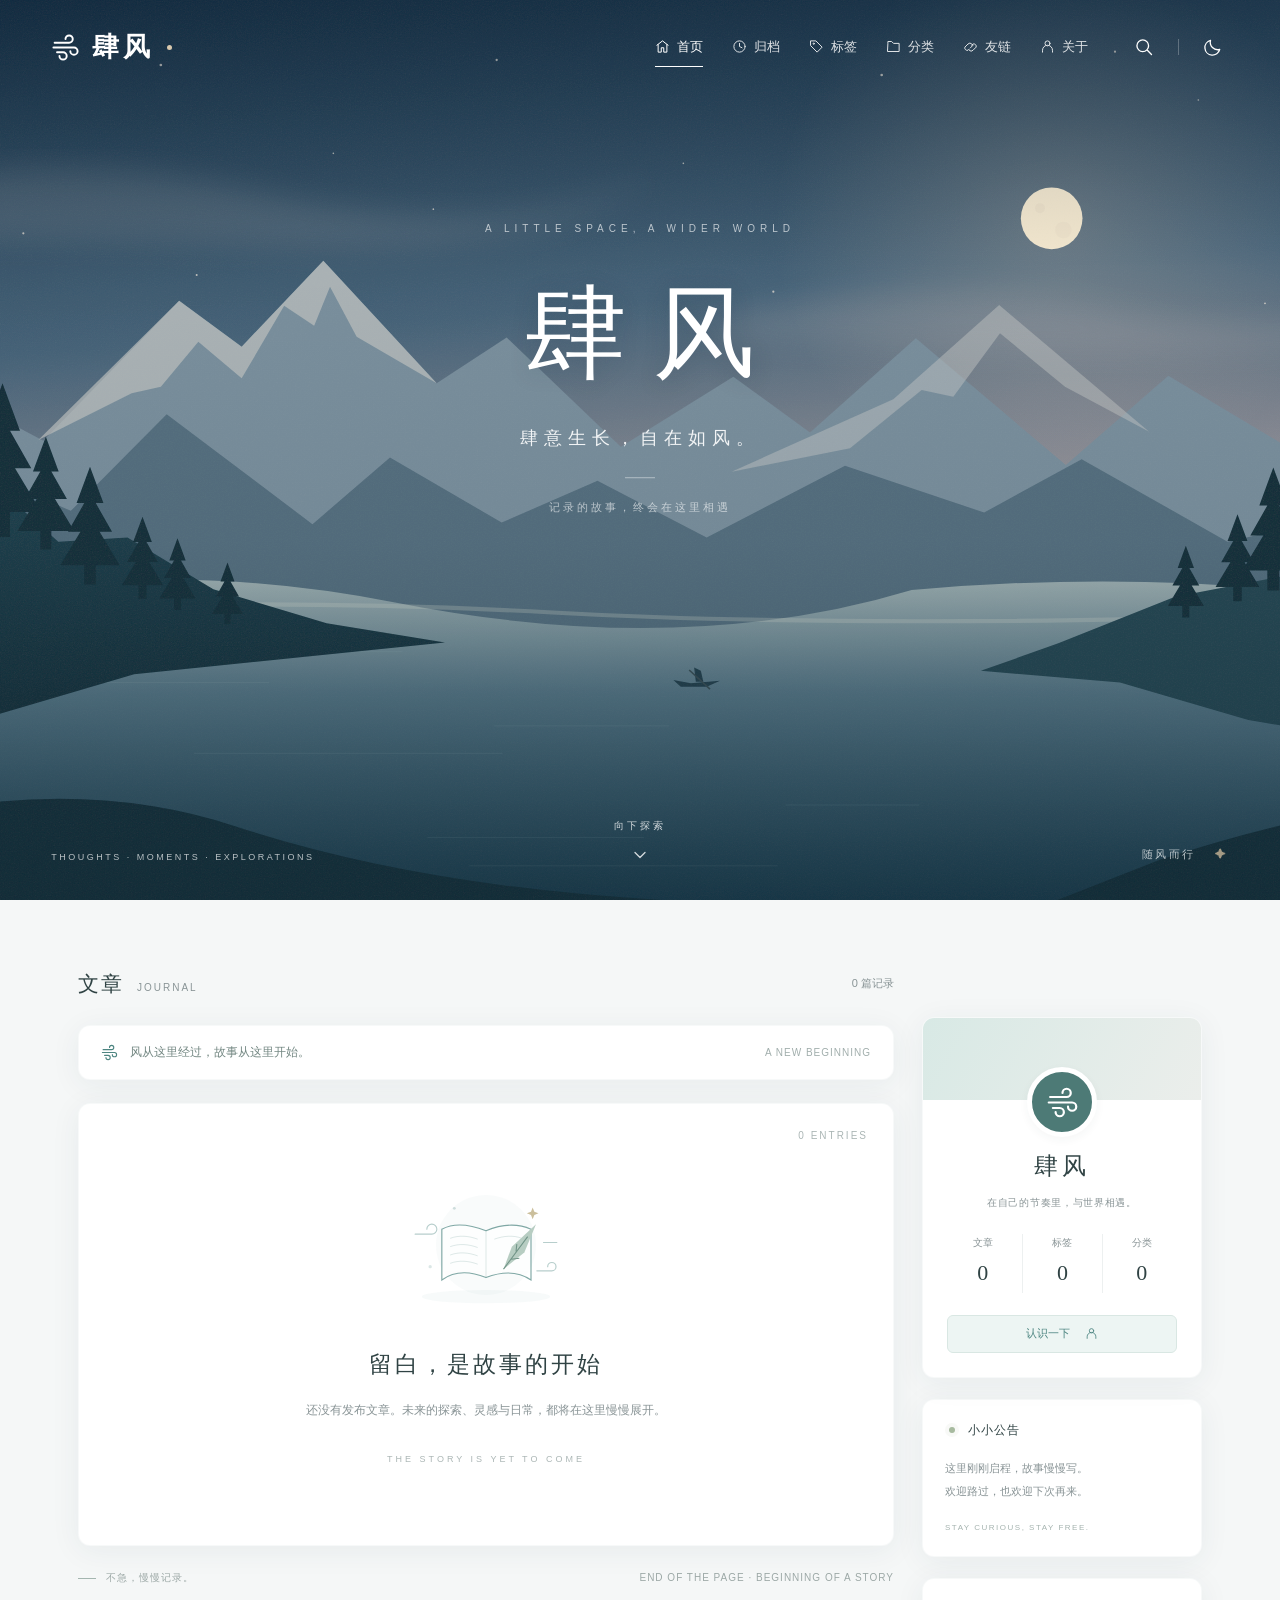
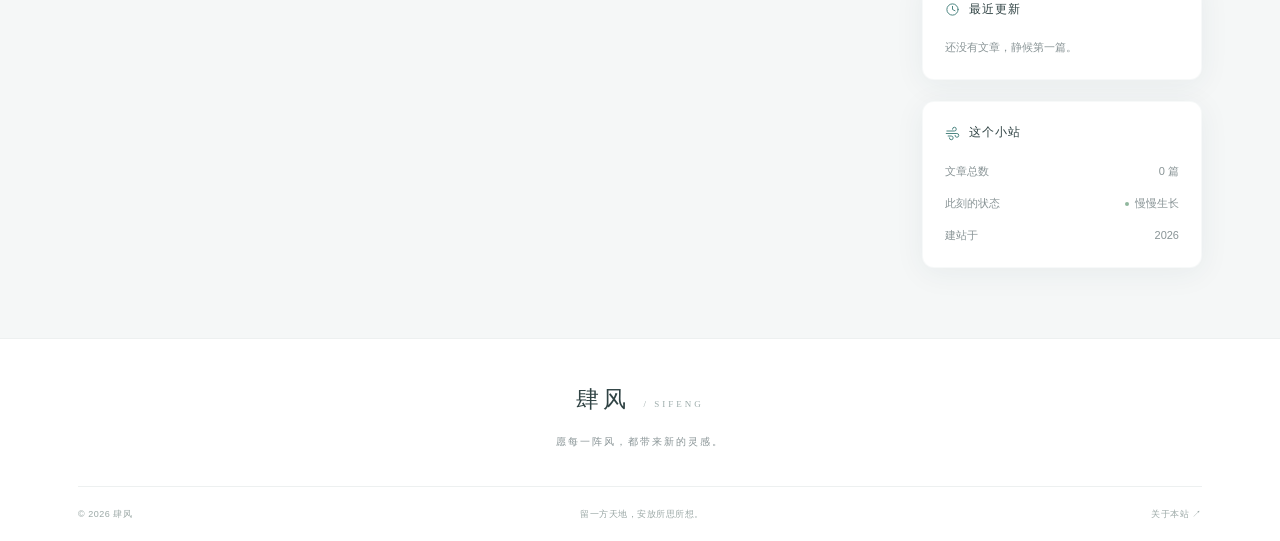
==== sifeng/index.html @ 7f6d1e08 "Add 肆风 blog framework at /sifeng/ with empty article collection" ====
<!doctype html>
<html lang="zh-CN">
<head>
  <meta charset="UTF-8"><meta name="viewport" content="width=device-width, initial-scale=1">
  <meta name="description" content="肆风，记录探索、灵感与生活的个人空间。">
  <meta name="theme-color" content="#182d40"><title>肆风 · 自在如风</title>
  <link rel="icon" href="assets/wind.svg" type="image/svg+xml">
  <link rel="stylesheet" href="style.css"><script src="site.config.js" defer></script><script src="app.js" defer></script>
</head>
<body>
  <svg class="icon-defs" xmlns="http://www.w3.org/2000/svg" aria-hidden="true"><defs>
    <symbol id="i-wind" viewBox="0 0 24 24"><path d="M3 8h12a3 3 0 1 0-3-3M2 12h17a3 3 0 1 1-3 3M5 16h5a3 3 0 1 1-3 3"/></symbol>
    <symbol id="i-home" viewBox="0 0 24 24"><path d="m3 10 9-7 9 7M5 9v12h5v-7h4v7h5V9"/></symbol>
    <symbol id="i-clock" viewBox="0 0 24 24"><circle cx="12" cy="12" r="9"/><path d="M12 7v5l4 2"/></symbol>
    <symbol id="i-tag" viewBox="0 0 24 24"><path d="M3 3h8l10 10-8 8L3 11Z"/><circle cx="7.5" cy="7.5" r="1"/></symbol>
    <symbol id="i-folder" viewBox="0 0 24 24"><path d="M3 7V4h6l3 3h9v13H3Z"/></symbol>
    <symbol id="i-user" viewBox="0 0 24 24"><circle cx="12" cy="7" r="4"/><path d="M4 21v-3a8 8 0 0 1 16 0v3"/></symbol>
    <symbol id="i-search" viewBox="0 0 24 24"><circle cx="10.5" cy="10.5" r="7"/><path d="m16 16 5 5"/></symbol>
    <symbol id="i-arrow" viewBox="0 0 24 24"><path d="m6 9 6 6 6-6"/></symbol>
    <symbol id="i-menu" viewBox="0 0 24 24"><path d="M4 6h16M4 12h16M4 18h16"/></symbol>
    <symbol id="i-moon" viewBox="0 0 24 24"><path d="M20 15A9 9 0 0 1 9 4a9 9 0 1 0 11 11Z"/></symbol>
    <symbol id="i-link" viewBox="0 0 24 24"><path d="m10 13 4-4M8 15l-2 2a4 4 0 0 1-5-5l5-5a4 4 0 0 1 6 0m0 2 2-2a4 4 0 0 1 5 5l-5 5a4 4 0 0 1-6 0" transform="translate(2 1)"/></symbol>
    <symbol id="i-book" viewBox="0 0 24 24"><path d="M12 5C8 2 4 3 2 4v15c4-2 7-1 10 1 3-2 6-3 10-1V4c-4-2-7-1-10 1Zm0 0v15"/></symbol>
  </defs></svg>
  <header id="hero" class="hero">
    <div class="hero-art" aria-hidden="true"></div><div class="hero-shade"></div>
    <nav class="topbar" aria-label="主导航">
      <a href="#/" class="brand"><svg class="icon"><use href="#i-wind"/></svg><span data-site-name>肆风</span><span class="brand-dot"></span></a>
      <div class="nav-links" id="nav-links">
        <a href="#/" data-route="home"><svg class="icon"><use href="#i-home"/></svg>首页</a>
        <a href="#/archives" data-route="archives"><svg class="icon"><use href="#i-clock"/></svg>归档</a>
        <a href="#/tags" data-route="tags"><svg class="icon"><use href="#i-tag"/></svg>标签</a>
        <a href="#/categories" data-route="categories"><svg class="icon"><use href="#i-folder"/></svg>分类</a>
        <a href="#/links" data-route="links"><svg class="icon"><use href="#i-link"/></svg>友链</a>
        <a href="#/about" data-route="about"><svg class="icon"><use href="#i-user"/></svg>关于</a>
      </div>
      <div class="nav-actions"><button class="icon-button" id="search-button" aria-label="搜索文章"><svg class="icon"><use href="#i-search"/></svg></button><span class="nav-divider"></span><button class="icon-button" id="theme-button" aria-label="切换深色模式" aria-pressed="false"><svg class="icon"><use href="#i-moon"/></svg></button><button class="icon-button mobile-menu" id="menu-button" aria-expanded="false" aria-controls="nav-links" aria-label="展开导航"><svg class="icon"><use href="#i-menu"/></svg></button></div>
    </nav>
    <div class="hero-copy"><p class="hero-eyebrow">A LITTLE SPACE, A WIDER WORLD</p><h1 id="hero-title">肆风</h1><p class="hero-subtitle" id="hero-subtitle">肆意生长，自在如风。</p><span class="hero-rule"></span><p class="hero-note">记录的故事，终会在这里相遇</p></div>
    <div class="hero-bottom"><span class="hero-coordinate">THOUGHTS · MOMENTS · EXPLORATIONS</span><a href="#content" class="scroll-cue" aria-label="向下浏览"><span>向下探索</span><svg class="icon"><use href="#i-arrow"/></svg></a><span class="hero-season">随风而行 <span>✦</span></span></div>
  </header>
  <main class="page-layout" id="content" tabindex="-1">
    <section class="main-column" id="main-view" aria-live="polite"></section>
    <aside class="sidebar" aria-label="博客信息">
      <section class="card profile-card"><div class="profile-banner"></div><div class="avatar"><svg class="icon"><use href="#i-wind"/></svg></div><h2 data-site-name>肆风</h2><p id="profile-bio">在自己的节奏里，与世界相遇。</p><div class="stats"><a href="#/archives"><span>文章</span><strong id="post-count">0</strong></a><a href="#/tags"><span>标签</span><strong id="tag-count">0</strong></a><a href="#/categories"><span>分类</span><strong id="category-count">0</strong></a></div><a class="profile-link" href="#/about">认识一下<svg class="icon"><use href="#i-user"/></svg></a></section>
      <section class="card sidebar-card"><h3><span class="small-orb"></span>小小公告</h3><p id="announcement">这里刚刚启程，故事慢慢写。<br>欢迎路过，也欢迎下次再来。</p><span class="tiny-caption">STAY CURIOUS, STAY FREE.</span></section>
      <section class="card sidebar-card"><h3><svg class="icon"><use href="#i-clock"/></svg>最近更新</h3><div id="recent-posts" class="sidebar-empty">还没有文章，静候第一篇。</div></section>
      <section class="card sidebar-card site-info"><h3><svg class="icon"><use href="#i-wind"/></svg>这个小站</h3><p><span>文章总数</span><span id="info-count">0 篇</span></p><p><span>此刻的状态</span><span class="status"><i></i>慢慢生长</span></p><p><span>建站于</span><span>2026</span></p></section>
    </aside>
  </main>
  <footer class="footer"><a class="footer-brand" href="#/">肆风<span> / SIFENG</span></a><p>愿每一阵风，都带来新的灵感。</p><div class="footer-bottom"><span>© <span id="year">2026</span> 肆风</span><span>留一方天地，安放所思所想。</span><a href="#/about">关于本站 ↗</a></div></footer>
  <button id="back-to-top" class="back-to-top" aria-label="返回顶部"><svg class="icon"><use href="#i-arrow"/></svg></button>
  <dialog id="search-dialog"><div class="search-heading"><h2>寻找一些片刻</h2><button id="search-close" class="close-button" aria-label="关闭搜索">×</button></div><label class="search-field"><svg class="icon"><use href="#i-search"/></svg><input id="search-input" type="search" placeholder="输入标题、标签或关键词…" autocomplete="off" aria-label="搜索文章关键词"></label><div id="search-results" class="search-results" aria-live="polite"></div><p class="search-hint"><kbd>Esc</kbd> 关闭 · 在这里，寻找曾经的灵感</p></dialog>
</body></html>
---- sifeng/style.css ----
:root{--bg:#f5f7f7;--card:#fff;--text:#304344;--muted:#899496;--line:#edf0f0;--accent:#4d8581;--soft:#edf5f3;--shadow:0 5px 30px #253e4910;--serif:'Noto Serif SC','Songti SC','SimSun',serif;color-scheme:light}*{box-sizing:border-box}html{scroll-behavior:smooth;scroll-padding-top:30px}body{margin:0;background:var(--bg);color:var(--text);font-family:'Microsoft YaHei','PingFang SC',sans-serif;font-size:14px;line-height:1.8}a{color:inherit;text-decoration:none}button,input{font:inherit}button,a,input{ -webkit-tap-highlight-color:transparent}button{cursor:pointer}button:focus-visible,a:focus-visible,input:focus-visible{outline:2px solid #83bdb5;outline-offset:5px}button{color:inherit}.icon-defs{position:absolute;width:0;height:0;overflow:hidden}.icon{width:20px;height:20px;fill:none;stroke:currentColor;stroke-width:1.6;stroke-linecap:round;stroke-linejoin:round;flex-shrink:0}.hero{height:100svh;min-height:660px;max-height:1200px;position:relative;color:white;isolation:isolate;overflow:hidden}.hero-art{position:absolute;inset:0;background:#234456 url('assets/landscape.svg') center/cover no-repeat;z-index:-3;animation:arrive 1.5s ease-out}.hero-shade{position:absolute;inset:0;background:linear-gradient(180deg,#091e3640,transparent 30%,#152d390c 60%,#10283365);z-index:-2}.topbar{height:94px;padding:0 4%;display:flex;align-items:center;gap:40px;position:relative;z-index:5}.brand{display:flex;align-items:center;gap:12px;font-family:var(--serif);font-size:27px;letter-spacing:4px;font-weight:600;margin-right:auto}.brand .icon{width:29px;height:29px}.brand-dot{height:5px;width:5px;background:#d9c9ae;border-radius:50%;margin-left:1px}.nav-links{display:flex;gap:29px;align-items:center}.nav-links a{display:flex;align-items:center;gap:7px;font-size:13px;opacity:.85;padding:8px 0;position:relative;white-space:nowrap}.nav-links .icon{width:15px;height:15px}.nav-links a:after{content:'';position:absolute;left:0;bottom:0;width:0;height:1px;background:white;transition:width .25s}.nav-links a:hover,.nav-links a.active{opacity:1}.nav-links a.active:after,.nav-links a:hover:after{width:100%}.nav-actions{display:flex;align-items:center;gap:18px}.icon-button{background:none;border:0;display:grid;place-items:center;padding:6px;color:inherit}.icon-button:hover{opacity:.65}.nav-divider{width:1px;height:16px;background:#ffffff40}.mobile-menu{display:none}.hero-copy{position:absolute;top:41%;left:50%;transform:translate(-50%,-50%);width:90%;text-align:center;animation:copy-arrive 1.2s ease-out}.hero-eyebrow{font-size:10px;letter-spacing:5px;opacity:.65;margin:0 0 24px}.hero-copy h1{font-family:var(--serif);font-size:clamp(76px,8vw,120px);letter-spacing:.25em;text-indent:.25em;line-height:1.4;font-weight:400;margin:0;text-shadow:0 3px 25px #132c3930}.hero-subtitle{font-family:var(--serif);letter-spacing:6px;font-size:18px;margin:17px 0 22px;opacity:.9}.hero-rule{display:block;width:30px;height:1px;background:#ffffff70;margin:0 auto}.hero-note{font-size:11px;letter-spacing:3px;opacity:.6;margin:20px 0 0}.hero-bottom{position:absolute;bottom:35px;left:4%;right:4%;display:flex;align-items:end;justify-content:space-between}.hero-coordinate,.hero-season{font-size:9px;letter-spacing:2.5px;opacity:.7}.hero-season{font-size:11px}.hero-season span{margin-left:14px;color:#e2c9a5}.scroll-cue{position:absolute;left:50%;transform:translateX(-50%);display:flex;flex-direction:column;align-items:center;gap:10px;font-size:10px;letter-spacing:3px;opacity:.8}.scroll-cue .icon{animation:float 2.2s ease-in-out infinite}.page-layout{max-width:1180px;margin:0 auto;padding:65px 28px 70px;display:grid;grid-template-columns:minmax(0,1fr) 280px;gap:28px;outline:0}.main-column{min-width:0}.section-heading{display:flex;align-items:center;justify-content:space-between;margin:0 0 22px;min-height:30px}.section-heading h2{font-size:21px;font-weight:500;letter-spacing:2px;margin:0}.section-heading h2 small{font-size:10px;color:var(--muted);font-weight:400;letter-spacing:2px;margin-left:13px}.section-heading>span{color:var(--muted);font-size:11px}.card{background:var(--card);border:1px solid #dce5e53b;border-radius:12px;box-shadow:var(--shadow);overflow:hidden}.welcome-strip{display:flex;align-items:center;gap:12px;padding:16px 22px;margin-bottom:23px;font-size:12px;color:#738782}.welcome-strip .icon{color:var(--accent);width:17px;height:17px}.welcome-strip>span:last-child{margin-left:auto;font-size:10px;letter-spacing:1px;color:#a1aeac}.empty-panel{min-height:443px;display:flex;align-items:center;justify-content:center;text-align:center;padding:38px 25px;position:relative}.empty-illustration{display:block;width:200px;height:140px;margin:0 auto 24px;color:var(--accent)}.empty-panel h3{font-family:var(--serif);font-size:23px;letter-spacing:3px;font-weight:400;margin:0 0 12px}.empty-panel p{font-size:12px;line-height:2.2;color:var(--muted);margin:0}.empty-panel .empty-caption{font-size:9px;letter-spacing:3px;margin-top:26px;color:#abb6b5}.empty-number{position:absolute;right:25px;top:23px;font-size:10px;letter-spacing:2px;color:#abb6b5}.below-note{margin-top:23px;display:flex;justify-content:space-between;color:#9ca8a6;font-size:10px;letter-spacing:1px}.below-note span:first-child:before{content:'';display:inline-block;width:18px;height:1px;background:#a4b6b0;vertical-align:middle;margin-right:10px}.sidebar{padding-top:52px;display:flex;flex-direction:column;gap:21px}.profile-card{text-align:center;position:relative;padding:0 24px 24px}.profile-banner{height:82px;background:linear-gradient(120deg,#d8e9e5,#ebeeeb);margin:0 -24px}.avatar{margin:-33px auto 8px;width:70px;height:70px;border:5px solid var(--card);border-radius:50%;background:#4d7a76;color:#fff;display:grid;place-items:center;position:relative;box-shadow:0 3px 10px #2343360c}.avatar .icon{width:33px;height:33px}.profile-card h2{font-family:var(--serif);font-size:24px;letter-spacing:4px;font-weight:500;margin:5px 0}.profile-card>p{font-size:10px;letter-spacing:.7px;color:var(--muted);margin:6px -5px 22px}.stats{display:flex;justify-content:space-around;margin:0 -4px 22px}.stats a{width:33.33%;display:flex;flex-direction:column;gap:1px}.stats a+a{border-left:1px solid var(--line)}.stats span{font-size:10px;color:var(--muted)}.stats strong{font-size:22px;font-family:Georgia,serif;font-weight:400}.profile-link{border:1px solid #d9e7e3;background:var(--soft);display:flex;align-items:center;justify-content:center;gap:15px;font-size:11px;color:var(--accent);padding:8px;border-radius:6px;transition:background .2s}.profile-link:hover{background:#dcece6}.profile-link .icon{width:13px;height:13px}.sidebar-card{padding:20px 22px}.sidebar-card h3{font-size:12px;font-weight:500;display:flex;align-items:center;gap:9px;margin:0 0 16px;letter-spacing:1px}.sidebar-card h3 .icon{width:15px;height:15px;color:var(--accent)}.small-orb{width:6px;height:6px;border-radius:50%;background:#a7ba9f;box-shadow:0 0 0 4px #a7ba9f15;margin:0 4px}.sidebar-card>p,.sidebar-empty{font-size:11px;line-height:2.1;color:var(--muted);margin:0}.tiny-caption{font-size:8px;letter-spacing:1.5px;color:#a5b3af;display:block;margin-top:18px}.site-info p{display:flex;justify-content:space-between;margin-bottom:9px}.site-info p:last-child{margin:0}.status{display:flex;align-items:center;gap:6px}.status i{width:4px;height:4px;border-radius:50%;background:#90b79e}.footer{background:var(--card);border-top:1px solid var(--line);text-align:center;padding:40px 28px 0}.footer-brand{font-family:var(--serif);font-size:23px;letter-spacing:4px}.footer-brand span{font-family:Georgia,serif;font-size:9px;letter-spacing:3px;color:#9dacab;margin-left:8px}.footer>p{font-size:10px;letter-spacing:2px;color:var(--muted);margin:12px 0 35px}.footer-bottom{border-top:1px solid var(--line);max-width:1124px;margin:0 auto;padding:19px 0;display:flex;justify-content:space-between;color:#9ba8a6;font-size:9px;letter-spacing:.5px}.back-to-top{position:fixed;bottom:25px;right:25px;border:1px solid var(--line);border-radius:8px;box-shadow:var(--shadow);background:var(--card);width:38px;height:38px;display:grid;place-items:center;opacity:0;pointer-events:none;transition:opacity .2s;z-index:10}.back-to-top.visible{opacity:1;pointer-events:auto}.back-to-top .icon{transform:rotate(180deg);width:17px;height:17px}.hero.inner{height:310px;min-height:310px}.hero.inner .hero-copy{top:61%}.hero.inner h1{font-size:42px;letter-spacing:7px}.hero.inner .hero-subtitle{font-size:12px;letter-spacing:3px;margin-top:10px}.hero.inner .hero-eyebrow,.hero.inner .hero-rule,.hero.inner .hero-note,.hero.inner .hero-bottom{display:none}.hero.inner .hero-art{background-position:center 48%}.hero.inner~.page-layout{padding-top:48px}.page-intro{padding:27px 30px;border-bottom:1px solid var(--line)}.page-intro p{font-size:12px;color:var(--muted);margin:0}.about-panel{padding:45px;min-height:300px}.about-panel h3{font-family:var(--serif);font-size:26px;font-weight:400;letter-spacing:3px;margin:0 0 18px}.about-panel p{font-size:13px;color:var(--muted);line-height:2.4;white-space:pre-wrap}.about-kicker{display:block;font-size:9px;letter-spacing:3px;color:var(--accent);margin-bottom:15px}.filter-list{display:flex;gap:10px;flex-wrap:wrap;padding:25px}.filter-chip{border:1px solid var(--line);background:var(--soft);padding:6px 14px;border-radius:20px;font-size:12px}.post-card{display:block;padding:30px;margin-bottom:20px}.post-card:hover h3{color:var(--accent)}.post-card h3{font-size:21px;font-weight:500;margin:9px 0}.post-card p{color:var(--muted);font-size:13px}.post-meta{font-size:10px;color:var(--muted);letter-spacing:1px}.article{padding:36px}.article h2{font-family:var(--serif);font-size:30px;font-weight:400}.article-body{white-space:pre-wrap;line-height:2.2;font-size:14px}.archive-row{padding:17px 26px;display:flex;gap:25px;border-bottom:1px solid var(--line)}.archive-row time{font-size:11px;color:var(--muted)}.friend-row{display:block;padding:20px 25px;border-bottom:1px solid var(--line)}.friend-row span{display:block;color:var(--muted);font-size:12px}dialog{width:min(560px,calc(100% - 32px));margin:15vh auto auto;border:1px solid var(--line);background:var(--card);color:var(--text);border-radius:14px;box-shadow:0 20px 100px #152b3e40;padding:26px}dialog::backdrop{background:#142d3c80;backdrop-filter:blur(7px)}.search-heading{display:flex;justify-content:space-between;align-items:center;margin-bottom:20px}.search-heading h2{font-family:var(--serif);font-size:21px;font-weight:400;letter-spacing:2px;margin:0}.close-button{border:0;background:none;font-size:28px;line-height:1;color:var(--muted)}.search-field{display:flex;gap:10px;align-items:center;border-bottom:1px solid #aecac1;padding:10px 0;color:var(--accent)}.search-field input{width:100%;border:0;outline:0;background:transparent;color:var(--text);font-size:13px}.search-results{padding:35px 0;text-align:center;color:var(--muted);font-size:12px;max-height:45vh;overflow-y:auto}.search-result{display:block;text-align:left;padding:14px;border-bottom:1px solid var(--line)}.search-result small{display:block;color:var(--muted)}.search-hint{border-top:1px solid var(--line);padding-top:16px;font-size:10px;color:var(--muted);margin:0}kbd{font:10px monospace;border:1px solid var(--line);border-radius:3px;padding:2px 5px;margin-right:5px}.error-note{padding:15px;border:1px solid var(--line);margin-bottom:20px;font-size:12px;color:var(--muted)}[data-theme=dark]{--bg:#192426;--card:#222f31;--text:#d1dcda;--muted:#92a4a2;--line:#354445;--accent:#8eb9b1;--soft:#2a403e;--shadow:0 5px 30px #00000015;color-scheme:dark}[data-theme=dark] .profile-banner{background:linear-gradient(120deg,#344d49,#283e3f)}[data-theme=dark] .card{border-color:#465d5826}::selection{background:#bdd6ce;color:#214638}@keyframes float{50%{transform:translateY(5px)}}@keyframes arrive{from{transform:scale(1.045);opacity:.6}to{transform:scale(1);opacity:1}}@keyframes copy-arrive{from{opacity:0;translate:0 15px}to{opacity:1;translate:0 0}}
@media(min-width:1600px){.hero-copy{top:43%}.topbar{height:110px}}@media(max-width:1050px){.nav-links{gap:18px}.topbar{gap:25px}.page-layout{grid-template-columns:minmax(0,1fr) 255px;gap:22px}.hero-coordinate{font-size:8px;letter-spacing:1.5px}}@media(max-width:760px){.hero{min-height:620px;max-height:950px}.topbar{height:76px;padding:0 23px;gap:14px}.brand{font-size:24px;gap:8px}.brand .icon{width:25px}.nav-actions{gap:12px}.nav-divider{display:none}.mobile-menu{display:grid}.nav-links{display:none;position:absolute;top:68px;left:16px;right:16px;padding:20px;background:#1b3546f2;border:1px solid #ffffff20;border-radius:12px;backdrop-filter:blur(15px);grid-template-columns:1fr 1fr;gap:10px 24px}.nav-links.open{display:grid}.nav-links a{padding:8px}.hero-copy{top:39%}.hero-copy h1{font-size:83px}.hero-eyebrow{font-size:8px;letter-spacing:3px}.hero-subtitle{font-size:14px;letter-spacing:4px}.hero-note{font-size:9px;letter-spacing:2px}.hero-bottom{bottom:30px;left:24px;right:24px}.hero-coordinate{display:none}.hero-season{font-size:9px;opacity:.6}.hero-bottom .hero-season{margin-left:auto}.hero-art{background-position:57% center}.scroll-cue{font-size:9px}.page-layout{grid-template-columns:1fr;padding:36px 18px 40px;gap:28px}.section-heading h2{font-size:19px}.section-heading h2 small{font-size:9px;margin-left:10px}.sidebar{padding-top:0;display:grid;grid-template-columns:1fr 1fr;gap:16px;align-items:start}.profile-card{grid-row:span 2}.sidebar .site-info{grid-column:1/-1}.empty-panel{min-height:365px;padding:35px 15px}.empty-panel h3{font-size:20px}.empty-panel p{font-size:11px}.welcome-strip{padding:14px 17px;font-size:11px}.welcome-strip>span:last-child{display:none}.below-note{font-size:9px;letter-spacing:0}.footer{padding:30px 20px 0}.footer-bottom{font-size:8px;gap:8px}.footer-bottom>span:nth-child(2){display:none}.hero.inner{height:260px;min-height:260px}.hero.inner h1{font-size:35px}.hero.inner~.page-layout{padding-top:32px}.about-panel{padding:30px}.article{padding:25px}.back-to-top{right:14px;bottom:16px}.sidebar-card{padding:18px}.tiny-caption{font-size:7px;letter-spacing:.7px}.profile-card{padding-left:18px;padding-right:18px}.profile-banner{margin:0 -18px}.profile-card>p{font-size:9px}}@media(max-width:380px){.sidebar{grid-template-columns:1fr}.profile-card{grid-row:auto}.hero-season{display:none}}@media(prefers-reduced-motion:reduce){html{scroll-behavior:auto}*,*:before,*:after{animation:none!important;transition:none!important}}
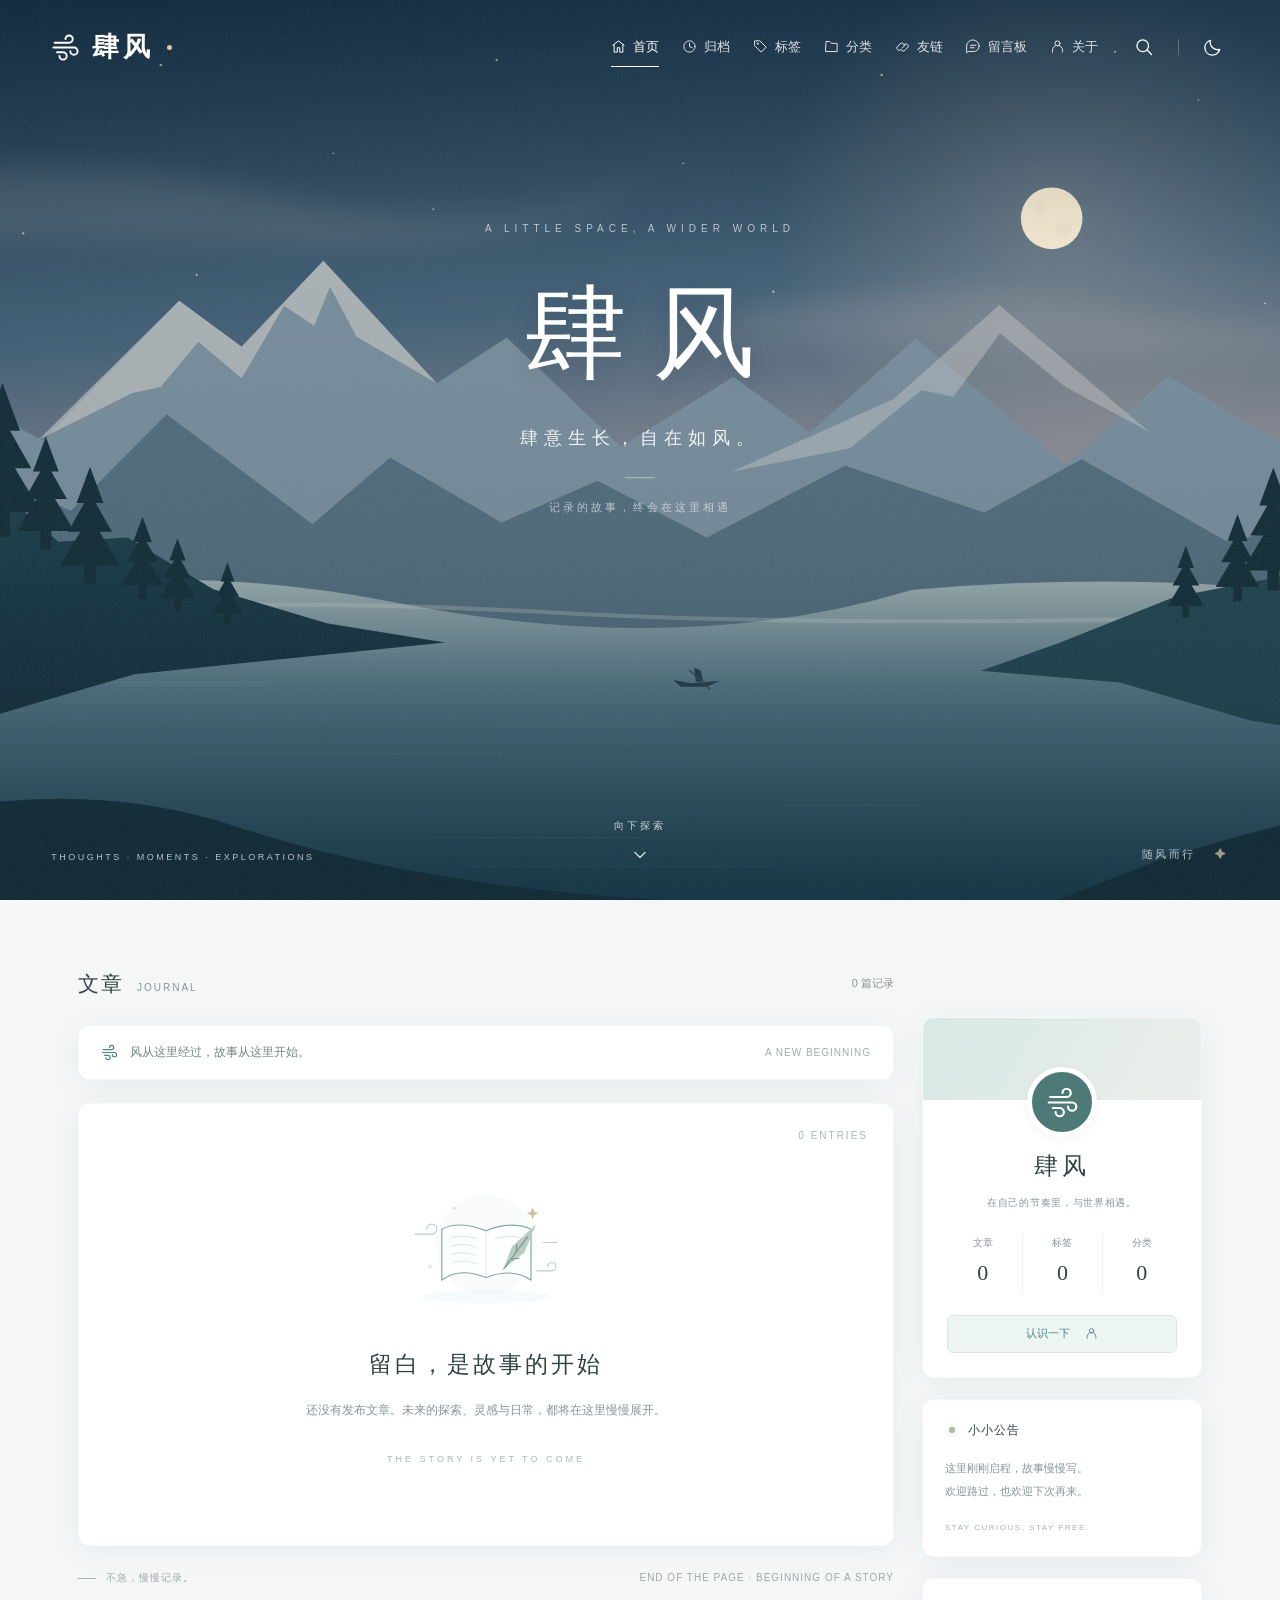
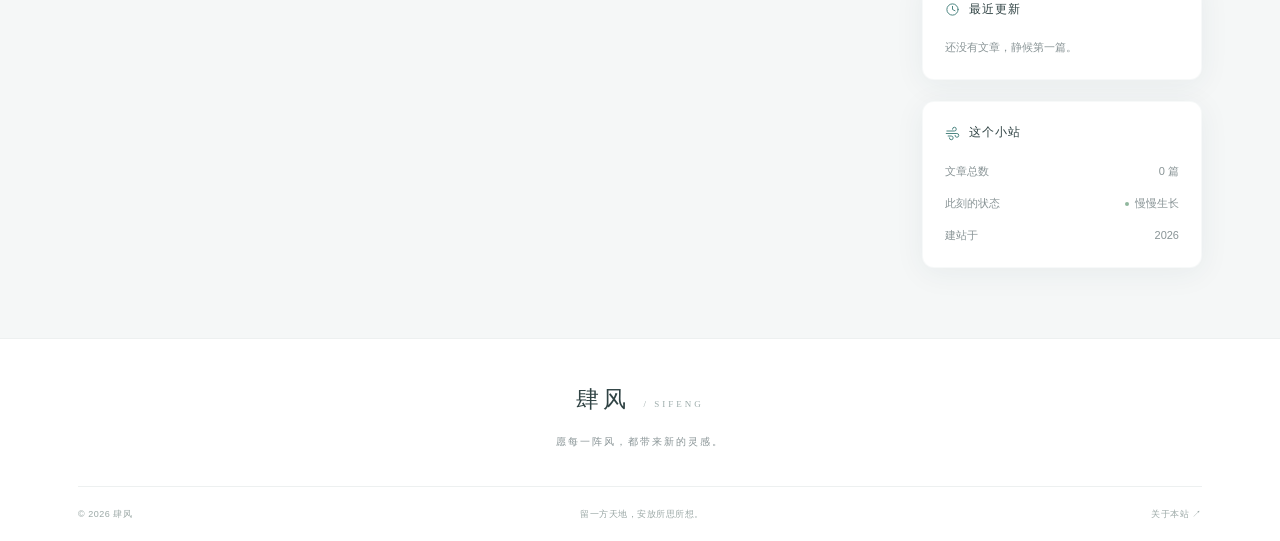
==== commit 76fb52f1: "Add GitHub-backed guestbook to 肆风 with responsive navigation and comment feed" ====
--- a/sifeng/index.html
+++ b/sifeng/index.html
@@ -5,7 +5,7 @@
   <meta name="description" content="肆风，记录探索、灵感与生活的个人空间。">
   <meta name="theme-color" content="#182d40"><title>肆风 · 自在如风</title>
   <link rel="icon" href="assets/wind.svg" type="image/svg+xml">
-  <link rel="stylesheet" href="style.css"><script src="site.config.js" defer></script><script src="app.js" defer></script>
+  <link rel="stylesheet" href="style.css"><link rel="stylesheet" href="guestbook.css?v=1"><script src="site.config.js" defer></script><script src="guestbook.js?v=1" defer></script><script src="app.js?v=guestbook1" defer></script>
 </head>
 <body>
   <svg class="icon-defs" xmlns="http://www.w3.org/2000/svg" aria-hidden="true"><defs>
@@ -21,6 +21,7 @@
     <symbol id="i-moon" viewBox="0 0 24 24"><path d="M20 15A9 9 0 0 1 9 4a9 9 0 1 0 11 11Z"/></symbol>
     <symbol id="i-link" viewBox="0 0 24 24"><path d="m10 13 4-4M8 15l-2 2a4 4 0 0 1-5-5l5-5a4 4 0 0 1 6 0m0 2 2-2a4 4 0 0 1 5 5l-5 5a4 4 0 0 1-6 0" transform="translate(2 1)"/></symbol>
     <symbol id="i-book" viewBox="0 0 24 24"><path d="M12 5C8 2 4 3 2 4v15c4-2 7-1 10 1 3-2 6-3 10-1V4c-4-2-7-1-10 1Zm0 0v15"/></symbol>
+    <symbol id="i-message" viewBox="0 0 24 24"><path d="M21 11.5a8.5 8.5 0 0 1-8.5 8.5H4l-3 2V11.5a10 10 0 0 1 20 0Z"/><path d="M7 10h9M7 14h6"/></symbol>
   </defs></svg>
   <header id="hero" class="hero">
     <div class="hero-art" aria-hidden="true"></div><div class="hero-shade"></div>
@@ -32,6 +33,7 @@
         <a href="#/tags" data-route="tags"><svg class="icon"><use href="#i-tag"/></svg>标签</a>
         <a href="#/categories" data-route="categories"><svg class="icon"><use href="#i-folder"/></svg>分类</a>
         <a href="#/links" data-route="links"><svg class="icon"><use href="#i-link"/></svg>友链</a>
+        <a href="#/guestbook" data-route="guestbook"><svg class="icon"><use href="#i-message"/></svg>留言板</a>
         <a href="#/about" data-route="about"><svg class="icon"><use href="#i-user"/></svg>关于</a>
       </div>
       <div class="nav-actions"><button class="icon-button" id="search-button" aria-label="搜索文章"><svg class="icon"><use href="#i-search"/></svg></button><span class="nav-divider"></span><button class="icon-button" id="theme-button" aria-label="切换深色模式" aria-pressed="false"><svg class="icon"><use href="#i-moon"/></svg></button><button class="icon-button mobile-menu" id="menu-button" aria-expanded="false" aria-controls="nav-links" aria-label="展开导航"><svg class="icon"><use href="#i-menu"/></svg></button></div>
--- a/sifeng/guestbook.css
+++ b/sifeng/guestbook.css
@@ -0,0 +1,3 @@
+.guestbook-welcome{padding:34px 36px;margin-bottom:23px;background:linear-gradient(125deg,var(--card) 65%,var(--soft))}.guestbook-welcome h3{font-family:var(--serif);font-size:28px;font-weight:400;letter-spacing:3px;margin:0 0 15px}.guestbook-welcome>p{font-size:13px;color:var(--muted);line-height:2.2;margin:0}.guestbook-actions{display:flex;align-items:center;gap:24px;margin:26px 0 15px;flex-wrap:wrap}.guestbook-primary{display:inline-flex;align-items:center;justify-content:center;gap:10px;border-radius:7px;background:var(--accent);color:var(--card);font-size:12px;padding:11px 18px;transition:filter .2s}.guestbook-primary:hover{filter:brightness(.92)}.guestbook-primary .icon{width:17px;height:17px}.guestbook-primary>span{margin-left:8px}.guestbook-thread{font-size:11px;color:var(--muted)}.guestbook-thread:hover{color:var(--accent)}.guestbook-welcome>.guestbook-help{font-size:10px;line-height:1.9;max-width:460px}.guestbook-toolbar{display:flex;align-items:center;justify-content:space-between;gap:12px;padding:21px 26px;border-bottom:1px solid var(--line)}.guestbook-toolbar h3{font-size:13px;font-weight:500;letter-spacing:1px;margin:0}.guestbook-toolbar h3 span{font-size:10px;font-weight:400;color:var(--muted);margin-left:12px}.guestbook-toolbar button,.guestbook-pagination button{background:var(--soft);color:var(--accent);border:1px solid var(--line);border-radius:5px;padding:5px 11px;font-size:11px}.guestbook-toolbar button:disabled,.guestbook-pagination button:disabled{opacity:.55;cursor:wait}.guestbook-status{font-size:11px;line-height:1.9;color:var(--muted);padding:0 26px;margin:0}.guestbook-status:not(:empty){padding-top:16px}.guestbook-status.is-error{color:var(--text)}.guestbook-empty{text-align:center;padding:35px 24px 42px;min-height:278px}.guestbook-art{width:175px;height:110px;color:var(--accent);display:block;margin:0 auto 15px}.guestbook-empty h4{font-family:var(--serif);font-size:20px;letter-spacing:2px;font-weight:400;margin:0 0 10px}.guestbook-empty p{color:var(--muted);font-size:11px;line-height:2;margin:0}.guestbook-empty a{color:var(--accent);text-decoration:underline;text-underline-offset:3px}.guestbook-footnote{text-align:center;border-top:1px solid var(--line);padding:15px 16px;font-size:9px;color:var(--muted);letter-spacing:1px;margin:0}.guestbook-comment{display:flex;align-items:start;gap:13px;padding:25px 26px;border-bottom:1px solid var(--line)}.guestbook-comment:last-child{border-bottom:0}.guestbook-avatar{width:35px;height:35px;flex-shrink:0;border-radius:50%;display:grid;place-items:center;background:var(--soft);color:var(--accent);font-family:Georgia,serif;font-size:17px}.guestbook-comment-main{min-width:0;flex:1}.guestbook-comment header{display:flex;align-items:center;gap:9px;flex-wrap:wrap}.guestbook-author{font-size:12px;font-weight:500;overflow-wrap:anywhere}.guestbook-owner{background:var(--soft);border-radius:3px;color:var(--accent);font-size:9px;padding:0 5px}.guestbook-date{margin-left:auto;font-size:9px;color:var(--muted)}.guestbook-body{font-size:13px;line-height:2;white-space:pre-wrap;overflow-wrap:anywhere;margin:12px 0 9px}.guestbook-reply{font-size:10px;color:var(--accent)}.guestbook-pagination{text-align:center}.guestbook-pagination:has(button:not([hidden])){padding:0 20px 22px}.guestbook-pagination button[hidden]{display:none}.nav-links{gap:23px}.topbar{gap:30px}
+@media(min-width:761px) and (max-width:950px){.topbar{height:80px;gap:20px}.mobile-menu{display:grid}.nav-divider{display:none}.nav-links{display:none;position:absolute;top:72px;left:20px;right:20px;padding:20px;background:#1b3546f2;border:1px solid #ffffff20;border-radius:12px;backdrop-filter:blur(15px);grid-template-columns:repeat(4,1fr);gap:12px 24px}.nav-links.open{display:grid}.nav-links a{padding:8px}}
+@media(max-width:760px){.guestbook-welcome{padding:26px 23px}.guestbook-welcome h3{font-size:24px}.guestbook-welcome>p{font-size:12px}.guestbook-actions{gap:16px;margin-top:22px}.guestbook-primary{padding:10px 14px;font-size:11px}.guestbook-toolbar{padding:18px 20px}.guestbook-empty{padding-left:18px;padding-right:18px}.guestbook-status{padding-left:20px;padding-right:20px}.guestbook-comment{padding:21px 18px;gap:10px}.guestbook-avatar{width:30px;height:30px;font-size:15px}.guestbook-date{font-size:8px}.guestbook-body{font-size:12px}.guestbook-toolbar h3 span{margin-left:7px}.nav-links{gap:10px 24px}.topbar{gap:14px}}
